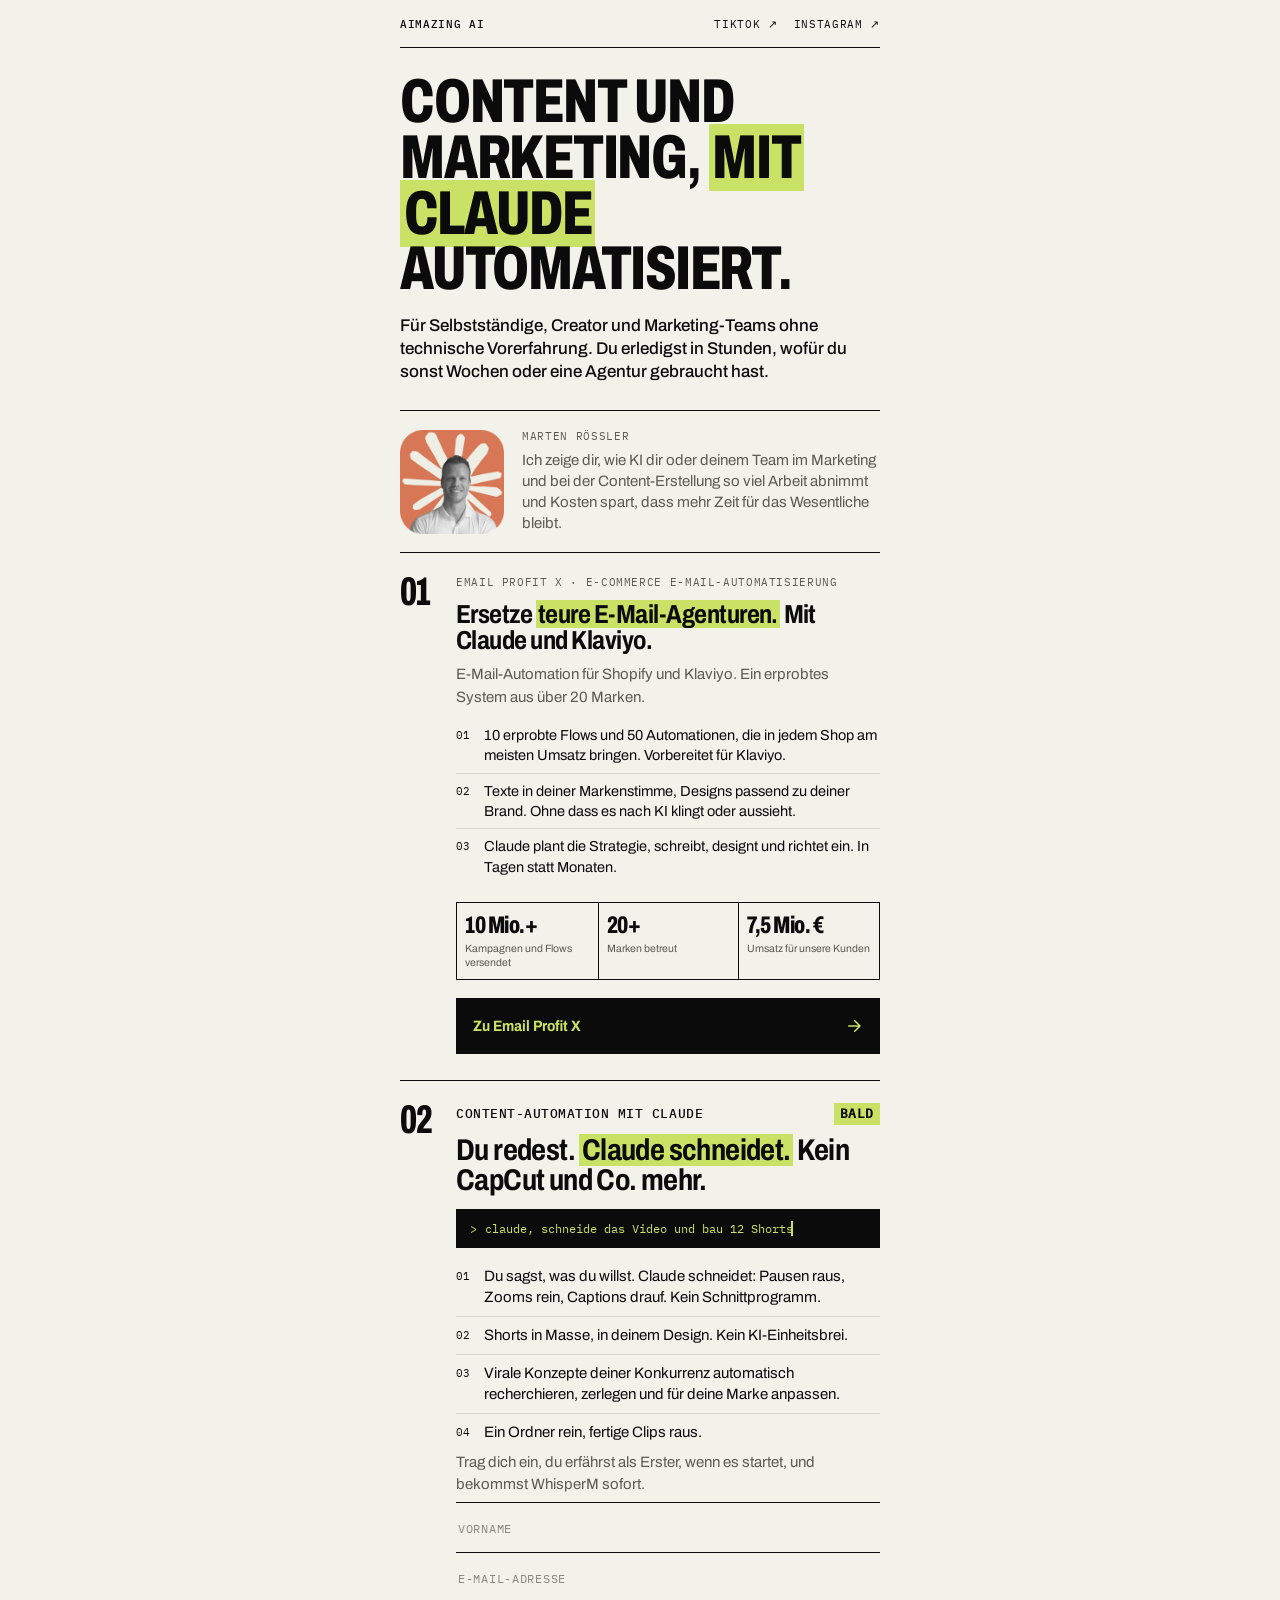
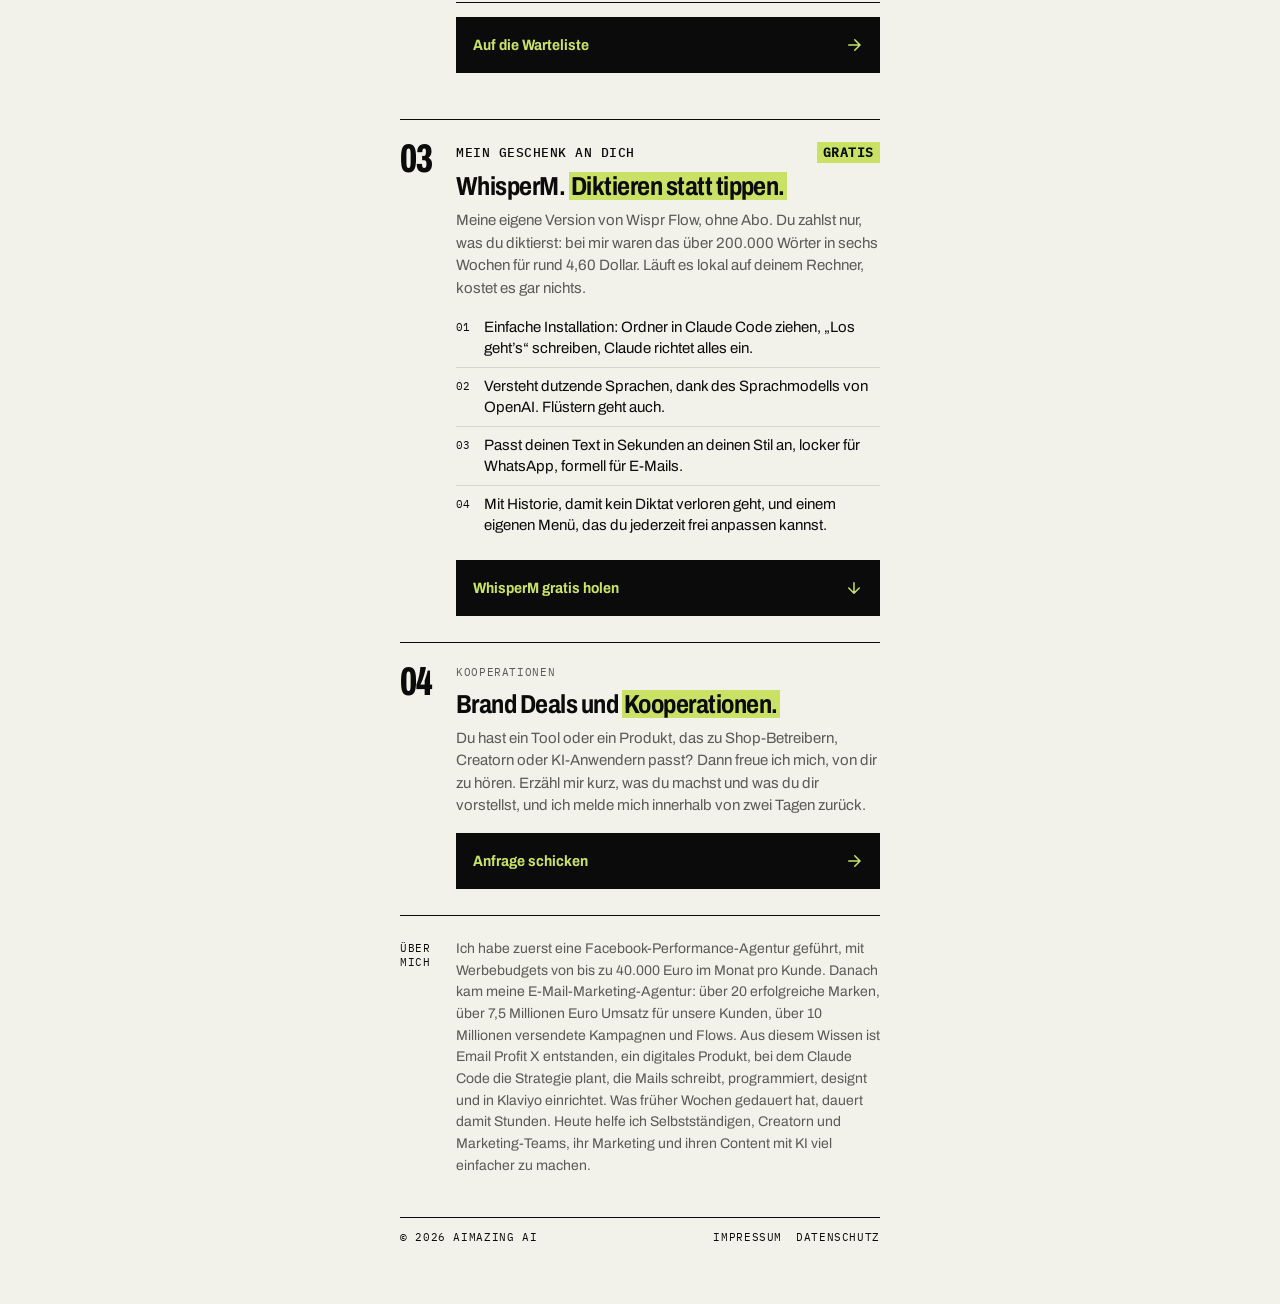
==== index.html @ 8dfc6b3f "AImazing AI Store: erste Live-Fassung (E1, Schriften lokal) Co-Authored-By: Claude Opus 5.5 <noreply" ====
<!doctype html>
<html lang="de">
<head>
<meta charset="utf-8">
<meta name="viewport" content="width=device-width, initial-scale=1">
<title>AImazing AI · Marten Rößler</title>
<!-- Richtung E "Poster", Fassung 1 (11.09.2026, nach Martens Auswahl): helles Papier, Schweizer Raster,
     1px schwarze Linien, 0px Ecken, Schrift in Viewport-Groesse, Lime als Farbflaeche und Textmarker.
     Neu: Foto sitzt mittig auf dem Lime-Block, dunkle Leiste beim Scrollen mit Email-Profit-X-Button,
     Claude-Kasten (getippte Zeile) in Punkt 02, staerkere Copy. E1/E2/E3 unterscheiden sich nur in
     Headline und Claude-Zeile von Punkt 02. -->
<link rel="stylesheet" href="fonts/fonts.css">
<style>
  :root{ --paper:#F2F1EA; --ink:#0B0B0B; --mute:#5B5B55; --rule:#0B0B0B; --lime:#C9E266; }
  *{box-sizing:border-box}
  html{scroll-behavior:smooth}
  html,body{margin:0;background:var(--paper);color:var(--ink);font-family:"Archivo",system-ui,sans-serif;-webkit-font-smoothing:antialiased;font-variation-settings:"wdth" 100}
  body{padding-block:0 60px;padding-inline:16px}
  .mono{font-family:"IBM Plex Mono",monospace}
  .wrap{max-width:480px;margin:0 auto}
  mark{background:var(--lime);color:var(--ink);padding:0 .08em;box-decoration-break:clone;-webkit-box-decoration-break:clone}

  /* Dunkle Leiste, erscheint beim Scrollen */
  .topbar{position:fixed;top:0;left:0;right:0;z-index:20;background:var(--ink);color:var(--paper);transform:translateY(-100%);transition:transform .35s cubic-bezier(.2,.8,.2,1)}
  body.scrolled .topbar{transform:translateY(0)}
  .topbar .in{max-width:480px;margin:0 auto;padding:8px 16px;display:flex;align-items:center;gap:8px}
  .topbar .ic{width:34px;height:34px;display:grid;place-items:center;color:var(--paper);border:1px solid #2A2A2A;transition:border-color .2s}
  .topbar .ic:hover{border-color:var(--lime)}
  .topbar .ic svg{width:15px;height:15px;fill:currentColor}
  .topbar .sp{flex:1}
  .topbar .go{display:flex;align-items:center;gap:10px;height:34px;padding:0 12px 0 14px;background:var(--lime);color:var(--ink);text-decoration:none;font-weight:700;font-size:13px;font-variation-settings:"wdth" 90;transition:transform .2s cubic-bezier(.2,.8,.2,1)}
  .topbar .go:hover{transform:translateX(2px)}
  .topbar .go svg{width:16px;height:16px;fill:none;stroke:currentColor;stroke-width:2.2;stroke-linecap:round;stroke-linejoin:round}

  .top{display:flex;justify-content:space-between;align-items:center;height:48px;border-bottom:1px solid var(--rule);font-size:11px;letter-spacing:.06em;text-transform:uppercase}
  .top a{color:var(--ink);text-decoration:none;margin-left:16px}
  .top a:hover{background:var(--lime)}
  .top b{font-weight:500}
  .head{padding:26px 0 0}
  h1{font-weight:800;font-variation-settings:"wdth" 70;text-transform:uppercase;font-size:clamp(46px,13.2vw,62px);line-height:.9;letter-spacing:-.02em;margin:0;word-spacing:.02em}
  h1 mark{padding:0 .06em}
  .benefit{margin:18px 0 0;font-size:17px;line-height:1.35;font-weight:500}
  .person{display:grid;grid-template-columns:104px 1fr;gap:18px;align-items:center;margin:26px 0 0;padding:18px 0;border-top:1px solid var(--rule);border-bottom:1px solid var(--rule)}
  /* Foto: gebackenes Bild (Person freigestellt, Claude-Logo in Claude-Farben dahinter), siehe img/marten-claude-*.webp */
  .ph{position:relative;width:104px;height:104px;background:transparent;overflow:hidden}
  .ph img{position:absolute;inset:0;width:100%;height:100%;object-fit:cover;display:block}
  .person .n{font-size:11px;letter-spacing:.06em;text-transform:uppercase;margin:0 0 6px}
  .person p{margin:0;font-size:15px;line-height:1.4;color:var(--mute)}

  .sec{display:grid;grid-template-columns:56px 1fr;border-bottom:1px solid var(--rule);padding:22px 0 26px}
  .sec>div{min-width:0}
  .sec .no{font-weight:800;font-size:40px;line-height:.85;font-variation-settings:"wdth" 62;letter-spacing:-.02em}
  .sec .tag{font-size:10.5px;letter-spacing:.06em;text-transform:uppercase;margin:0 0 10px;color:var(--mute)}
  .sec .tag.big{font-size:13px;color:var(--ink);font-weight:500;letter-spacing:.04em;display:flex;justify-content:space-between;align-items:center;gap:10px}
  .sec .tag.big mark{font-weight:700;padding:1px 6px}
  h2{font-weight:700;font-variation-settings:"wdth" 82;font-size:26px;line-height:1;letter-spacing:-.02em;margin:0 0 10px}
  h2.xl{font-size:30px}
  .sec p{margin:0;font-size:15px;line-height:1.5;color:var(--mute)}
  .facts{display:grid;grid-template-columns:repeat(3,1fr);margin:18px 0;border:1px solid var(--rule)}
  .facts div{padding:10px 8px}
  .facts div+div{border-left:1px solid var(--rule)}
  .facts b{display:block;font-weight:800;font-variation-settings:"wdth" 70;font-size:24px;line-height:1;letter-spacing:-.02em}
  .facts span{display:block;font-size:10.5px;color:var(--mute);margin-top:5px;line-height:1.3}
  .bar{display:flex;justify-content:space-between;align-items:center;height:56px;padding:0 16px;background:var(--ink);color:var(--lime);font-weight:700;font-size:15px;text-decoration:none;border:1px solid var(--ink);transition:background .2s,color .2s;width:100%;cursor:pointer;font-family:inherit;font-variation-settings:"wdth" 90}
  .bar:hover{background:var(--lime);color:var(--ink)}
  .bar.lime{background:var(--lime);color:var(--ink)}
  .bar.lime:hover{background:var(--ink);color:var(--lime)}
  .bar.line{background:transparent;color:var(--ink)}
  .bar.line:hover{background:var(--ink);color:var(--lime)}
  .bar svg{width:18px;height:18px;fill:none;stroke:currentColor;stroke-width:2;stroke-linecap:round;stroke-linejoin:round}
  ul.pl{list-style:none;margin:10px 0 0;padding:0;counter-reset:li}
  ul.pl li{display:grid;grid-template-columns:22px 1fr;gap:6px;padding:8px 0;font-size:15px;line-height:1.4;border-top:1px solid #D8D6CB}
  ul.pl li:first-child{border-top:0}
  ul.pl li::before{content:counter(li,decimal-leading-zero);counter-increment:li;font-family:"IBM Plex Mono",monospace;font-size:11px;padding-top:3px}
  ul.pl.tight li{padding:7px 0;font-size:14.5px}

  /* Claude-Kasten */
  .claude{margin:14px 0 4px;background:var(--ink);color:var(--lime);padding:12px 14px;font-size:12px;display:flex;gap:8px;align-items:baseline;overflow:hidden;min-width:0}
  .claude>span{min-width:0}
  .claude .t{display:inline-block;overflow:hidden;white-space:nowrap;border-right:2px solid var(--lime);width:0;animation:type 2.4s steps(44) .5s forwards,caret .9s steps(2) infinite;vertical-align:bottom;max-width:100%}
  @keyframes type{to{width:44ch}}
  @keyframes caret{50%{border-color:transparent}}
  .claude .done{color:var(--paper);opacity:0;animation:show .3s 3.1s forwards;margin-left:auto;white-space:nowrap;flex:0 0 auto}
  @keyframes show{to{opacity:1}}

  .hint{margin:16px 0 4px;font-size:13.5px;color:var(--ink)}
  .form{display:grid;gap:0;margin-top:6px;border-top:1px solid var(--rule)}
  .form input{height:50px;border:0;border-bottom:1px solid var(--rule);background:transparent;color:var(--ink);padding:0 2px;font:inherit;font-size:16px;outline:none;border-radius:0}
  .form input:focus{background:#fff}
  .form input::placeholder{color:#8A8980;text-transform:uppercase;font-size:12px;letter-spacing:.06em;font-family:"IBM Plex Mono",monospace}
  .form .bar{margin-top:14px}
  .status{font-size:12px;min-height:1em;margin-top:8px}
  .status.ok{color:#3E6B00} .status.err{color:#B3261E}
  .about{display:grid;grid-template-columns:56px 1fr;padding:22px 0 0}
  .about .l{font-size:10.5px;letter-spacing:.06em;text-transform:uppercase;padding-top:3px}
  .about p{margin:0;font-size:14px;line-height:1.55;color:var(--mute)}
  footer{margin-top:40px;border-top:1px solid var(--rule);padding-top:12px;display:flex;justify-content:space-between;font-size:10.5px;letter-spacing:.06em;text-transform:uppercase}
  footer a{color:var(--ink);text-decoration:none;margin-left:14px}
  @media (prefers-reduced-motion:reduce){.claude .t{animation:none;width:auto;border-right:0}.claude .done{animation:none;opacity:1}}
</style>
</head>
<body>
  <div class="topbar"><div class="in">
    <a class="ic" href="https://www.tiktok.com/@aimazingai" target="_blank" rel="noopener" aria-label="TikTok"><svg viewBox="0 0 24 24"><path d="M16.6 5.82A4.28 4.28 0 0 1 15.54 3h-3.09v12.4a2.59 2.59 0 0 1-2.59 2.5c-1.42 0-2.6-1.16-2.6-2.6 0-1.72 1.66-3.01 3.37-2.48V9.66c-3.45-.46-6.47 2.22-6.47 5.64 0 3.33 2.76 5.7 5.69 5.7 3.14 0 5.69-2.55 5.69-5.7V9.01a7.35 7.35 0 0 0 4.3 1.38V7.3s-1.88.09-3.24-1.48z"/></svg></a>
    <a class="ic" href="https://www.instagram.com/aimazingai/" target="_blank" rel="noopener" aria-label="Instagram"><svg viewBox="0 0 24 24"><path d="M12 2.16c3.2 0 3.58.01 4.85.07 3.25.15 4.77 1.69 4.92 4.92.06 1.27.07 1.65.07 4.85s-.01 3.58-.07 4.85c-.15 3.23-1.66 4.77-4.92 4.92-1.27.06-1.64.07-4.85.07s-3.58-.01-4.85-.07c-3.26-.15-4.77-1.7-4.92-4.92C2.17 15.58 2.16 15.2 2.16 12s.01-3.58.07-4.85C2.38 3.92 3.9 2.38 7.15 2.23 8.42 2.17 8.8 2.16 12 2.16zM12 0C8.74 0 8.33.01 7.05.07 2.7.27.27 2.69.07 7.05.01 8.33 0 8.74 0 12s.01 3.67.07 4.95c.2 4.36 2.62 6.78 6.98 6.98C8.33 23.99 8.74 24 12 24s3.67-.01 4.95-.07c4.35-.2 6.78-2.62 6.98-6.98.06-1.28.07-1.69.07-4.95s-.01-3.67-.07-4.95c-.2-4.35-2.62-6.78-6.98-6.98C15.67.01 15.26 0 12 0zm0 5.84A6.16 6.16 0 1 0 12 18.16 6.16 6.16 0 0 0 12 5.84zM12 16a4 4 0 1 1 0-8 4 4 0 0 1 0 8zm6.4-11.85a1.44 1.44 0 1 0 0 2.88 1.44 1.44 0 0 0 0-2.88z"/></svg></a>
    <span class="sp"></span>
    <a class="go" href="https://emailprofitx.com" target="_blank" rel="noopener">Email Profit X <svg viewBox="0 0 24 24"><path d="M5 12h14M13 5l7 7-7 7"/></svg></a>
  </div></div>

<div class="wrap">
  <div class="top mono"><b>AImazing AI</b><span><a href="https://www.tiktok.com/@aimazingai" target="_blank" rel="noopener">TikTok ↗</a><a href="https://www.instagram.com/aimazingai/" target="_blank" rel="noopener">Instagram ↗</a></span></div>

  <header class="head" id="head">
    <h1>Content und Marketing, <mark>mit Claude</mark> automatisiert.</h1>
    <p class="benefit">Für Selbstständige, Creator und Marketing-Teams ohne technische Vorerfahrung. Du erledigst in Stunden, wofür du sonst Wochen oder eine Agentur gebraucht hast.</p>
    <div class="person">
      <div class="ph"><img src="img/marten-claude-icon-b.webp" alt="Marten Rößler"></div>
      <div>
        <p class="n mono">Marten Rößler</p>
        <p>Ich zeige dir, wie KI dir oder deinem Team im Marketing und bei der Content-Erstellung so viel Arbeit abnimmt und Kosten spart, dass mehr Zeit für das Wesentliche bleibt.</p>
      </div>
    </div>
  </header>

  <main>
    <section class="sec">
      <div class="no">01</div>
      <div>
        <p class="tag mono">Email Profit X · E-Commerce E-Mail-Automatisierung</p>
        <h2>Ersetze <mark>teure E-Mail-Agenturen.</mark> Mit Claude und Klaviyo.</h2>
        <p>E-Mail-Automation für Shopify und Klaviyo. Ein erprobtes System aus über 20 Marken.</p>
        <ul class="pl tight">
          <li>10 erprobte Flows und 50 Automationen, die in jedem Shop am meisten Umsatz bringen. Vorbereitet für Klaviyo.</li>
          <li>Texte in deiner Markenstimme, Designs passend zu deiner Brand. Ohne dass es nach KI klingt oder aussieht.</li>
          <li>Claude plant die Strategie, schreibt, designt und richtet ein. In Tagen statt Monaten.</li>
        </ul>
        <div class="facts">
          <div><b>10 Mio.+</b><span>Kampagnen und Flows versendet</span></div>
          <div><b>20+</b><span>Marken betreut</span></div>
          <div><b>7,5 Mio. €</b><span>Umsatz für unsere Kunden</span></div>
        </div>
        <a class="bar" href="https://emailprofitx.com" target="_blank" rel="noopener">Zu Email Profit X <svg viewBox="0 0 24 24"><path d="M5 12h14M13 5l7 7-7 7"/></svg></a>
      </div>
    </section>

    <section class="sec" id="warteliste">
      <div class="no">02</div>
      <div>
        <p class="tag big mono"><span>Content-Automation mit Claude</span><mark>bald</mark></p>
        <h2 class="xl">Du redest. <mark>Claude schneidet.</mark> Kein CapCut und Co. mehr.</h2>
        <div class="claude mono"><span>&gt;</span><span><span class="t">claude, schneide das Video und bau 12 Shorts</span></span></div>
        <ul class="pl">
          <li>Du sagst, was du willst. Claude schneidet: Pausen raus, Zooms rein, Captions drauf. Kein Schnittprogramm.</li>
          <li>Shorts in Masse, in deinem Design. Kein KI-Einheitsbrei.</li>
          <li>Virale Konzepte deiner Konkurrenz automatisch recherchieren, zerlegen und für deine Marke anpassen.</li>
          <li>Ein Ordner rein, fertige Clips raus.</li>
        </ul>
        <p class="hint">Trag dich ein, du erfährst als Erster, wenn es startet, und bekommst WhisperM sofort.</p>
        <form class="form" data-signup>
          <input type="text" name="first_name" placeholder="Vorname" autocomplete="given-name" required>
          <input type="email" name="email" placeholder="E-Mail-Adresse" autocomplete="email" required>
          <button class="bar" type="submit">Auf die Warteliste <svg viewBox="0 0 24 24"><path d="M5 12h14M13 5l7 7-7 7"/></svg></button>
          <div class="status mono" aria-live="polite"></div>
        </form>
      </div>
    </section>

    <section class="sec">
      <div class="no">03</div>
      <div>
        <p class="tag big mono"><span>Mein Geschenk an dich</span><mark>gratis</mark></p>
        <h2>WhisperM. <mark>Diktieren statt tippen.</mark></h2>
        <p>Meine eigene Version von Wispr Flow, ohne Abo. Du zahlst nur, was du diktierst: bei mir waren das über 200.000 Wörter in sechs Wochen für rund 4,60 Dollar. Läuft es lokal auf deinem Rechner, kostet es gar nichts.</p>
        <ul class="pl">
          <li>Einfache Installation: Ordner in Claude Code ziehen, „Los geht’s“ schreiben, Claude richtet alles ein.</li>
          <li>Versteht dutzende Sprachen, dank des Sprachmodells von OpenAI. Flüstern geht auch.</li>
          <li>Passt deinen Text in Sekunden an deinen Stil an, locker für WhatsApp, formell für E-Mails.</li>
          <li>Mit Historie, damit kein Diktat verloren geht, und einem eigenen Menü, das du jederzeit frei anpassen kannst.</li>
        </ul>
        <a class="bar" href="#warteliste" style="margin-top:16px">WhisperM gratis holen <svg viewBox="0 0 24 24"><path d="M12 5v14M5 12l7 7 7-7"/></svg></a>
      </div>
    </section>

    <section class="sec">
      <div class="no">04</div>
      <div>
        <p class="tag mono">Kooperationen</p>
        <h2>Brand Deals und <mark>Kooperationen.</mark></h2>
        <p>Du hast ein Tool oder ein Produkt, das zu Shop-Betreibern, Creatorn oder KI-Anwendern passt? Dann freue ich mich, von dir zu hören. Erzähl mir kurz, was du machst und was du dir vorstellst, und ich melde mich innerhalb von zwei Tagen zurück.</p>
        <a class="bar" href="mailto:marten.r@aimazingai.de?subject=Kooperation%20mit%20AImazing%20AI" style="margin-top:16px">Anfrage schicken <svg viewBox="0 0 24 24"><path d="M5 12h14M13 5l7 7-7 7"/></svg></a>
      </div>
    </section>

    <section class="about">
      <div class="l mono">Über mich</div>
      <p>Ich habe zuerst eine Facebook-Performance-Agentur geführt, mit Werbebudgets von bis zu 40.000 Euro im Monat pro Kunde. Danach kam meine E-Mail-Marketing-Agentur: über 20 erfolgreiche Marken, über 7,5 Millionen Euro Umsatz für unsere Kunden, über 10 Millionen versendete Kampagnen und Flows. Aus diesem Wissen ist Email Profit X entstanden, ein digitales Produkt, bei dem Claude Code die Strategie plant, die Mails schreibt, programmiert, designt und in Klaviyo einrichtet. Was früher Wochen gedauert hat, dauert damit Stunden. Heute helfe ich Selbstständigen, Creatorn und Marketing-Teams, ihr Marketing und ihren Content mit KI viel einfacher zu machen.</p>
    </section>
  </main>

  <footer class="mono"><span>© 2026 AImazing AI</span><span><a href="impressum.html">Impressum</a><a href="datenschutz.html">Datenschutz</a></span></footer>
</div>
<script>
  // Dunkle Leiste, sobald der Kopf aus dem Bild ist
  const head = document.getElementById('head');
  if (new URLSearchParams(location.search).has('bar')) document.body.classList.add('scrolled');
  else new IntersectionObserver(([e]) => document.body.classList.toggle('scrolled', !e.isIntersecting), { threshold: 0 }).observe(head);

  const KLAVIYO = { company: 'Rmdur8', list: 'RGjKR4' };
  document.querySelector('[data-signup]').addEventListener('submit', async (e) => {
    e.preventDefault();
    const f = e.target, st = f.querySelector('.status'), btn = f.querySelector('button');
    const email = f.email.value.trim(), first_name = f.first_name.value.trim();
    st.className = 'status mono'; st.textContent = 'Einen Moment …'; btn.disabled = true;
    try {
      const r = await fetch('https://a.klaviyo.com/client/subscriptions/?company_id=' + KLAVIYO.company, {
        method: 'POST', headers: { 'Content-Type': 'application/vnd.api+json', 'revision': '2024-10-15' },
        body: JSON.stringify({ data: { type: 'subscription', attributes: { custom_source: 'Amazing AI Store',
          profile: { data: { type: 'profile', attributes: { email, first_name } } } },
          relationships: { list: { data: { type: 'list', id: KLAVIYO.list } } } } })
      });
      if (r.status === 202) { st.className = 'status mono ok'; st.textContent = 'Fast geschafft: bitte den Link in der Bestätigungsmail klicken.'; f.reset(); }
      else throw new Error(r.status);
    } catch (err) {
      st.className = 'status mono err'; st.innerHTML = 'Das hat nicht geklappt. Schreib mir kurz: <a href="mailto:marten.r@aimazingai.de?subject=Warteliste" style="color:inherit">marten.r@aimazingai.de</a>';
    } finally { btn.disabled = false; }
  });
</script>
</body>
</html>
---- fonts/fonts.css ----
/* latin-ext */
@font-face {
  font-family: 'Archivo';
  font-style: italic;
  font-weight: 400 800;
  font-stretch: 62% 125%;
  font-display: swap;
  src: url(f1.woff2) format('woff2');
  unicode-range: U+0100-02BA, U+02BD-02C5, U+02C7-02CC, U+02CE-02D7, U+02DD-02FF, U+0304, U+0308, U+0329, U+1D00-1DBF, U+1E00-1E9F, U+1EF2-1EFF, U+2020, U+20A0-20AB, U+20AD-20C0, U+2113, U+2C60-2C7F, U+A720-A7FF;
}
/* latin */
@font-face {
  font-family: 'Archivo';
  font-style: italic;
  font-weight: 400 800;
  font-stretch: 62% 125%;
  font-display: swap;
  src: url(f2.woff2) format('woff2');
  unicode-range: U+0000-00FF, U+0131, U+0152-0153, U+02BB-02BC, U+02C6, U+02DA, U+02DC, U+0304, U+0308, U+0329, U+2000-206F, U+20AC, U+2122, U+2191, U+2193, U+2212, U+2215, U+FEFF, U+FFFD;
}
/* latin-ext */
@font-face {
  font-family: 'Archivo';
  font-style: normal;
  font-weight: 400 800;
  font-stretch: 62% 125%;
  font-display: swap;
  src: url(f3.woff2) format('woff2');
  unicode-range: U+0100-02BA, U+02BD-02C5, U+02C7-02CC, U+02CE-02D7, U+02DD-02FF, U+0304, U+0308, U+0329, U+1D00-1DBF, U+1E00-1E9F, U+1EF2-1EFF, U+2020, U+20A0-20AB, U+20AD-20C0, U+2113, U+2C60-2C7F, U+A720-A7FF;
}
/* latin */
@font-face {
  font-family: 'Archivo';
  font-style: normal;
  font-weight: 400 800;
  font-stretch: 62% 125%;
  font-display: swap;
  src: url(f4.woff2) format('woff2');
  unicode-range: U+0000-00FF, U+0131, U+0152-0153, U+02BB-02BC, U+02C6, U+02DA, U+02DC, U+0304, U+0308, U+0329, U+2000-206F, U+20AC, U+2122, U+2191, U+2193, U+2212, U+2215, U+FEFF, U+FFFD;
}
/* latin-ext */
@font-face {
  font-family: 'IBM Plex Mono';
  font-style: normal;
  font-weight: 400;
  font-display: swap;
  src: url(f5.woff2) format('woff2');
  unicode-range: U+0100-02BA, U+02BD-02C5, U+02C7-02CC, U+02CE-02D7, U+02DD-02FF, U+0304, U+0308, U+0329, U+1D00-1DBF, U+1E00-1E9F, U+1EF2-1EFF, U+2020, U+20A0-20AB, U+20AD-20C0, U+2113, U+2C60-2C7F, U+A720-A7FF;
}
/* latin */
@font-face {
  font-family: 'IBM Plex Mono';
  font-style: normal;
  font-weight: 400;
  font-display: swap;
  src: url(f6.woff2) format('woff2');
  unicode-range: U+0000-00FF, U+0131, U+0152-0153, U+02BB-02BC, U+02C6, U+02DA, U+02DC, U+0304, U+0308, U+0329, U+2000-206F, U+20AC, U+2122, U+2191, U+2193, U+2212, U+2215, U+FEFF, U+FFFD;
}
/* latin-ext */
@font-face {
  font-family: 'IBM Plex Mono';
  font-style: normal;
  font-weight: 500;
  font-display: swap;
  src: url(f7.woff2) format('woff2');
  unicode-range: U+0100-02BA, U+02BD-02C5, U+02C7-02CC, U+02CE-02D7, U+02DD-02FF, U+0304, U+0308, U+0329, U+1D00-1DBF, U+1E00-1E9F, U+1EF2-1EFF, U+2020, U+20A0-20AB, U+20AD-20C0, U+2113, U+2C60-2C7F, U+A720-A7FF;
}
/* latin */
@font-face {
  font-family: 'IBM Plex Mono';
  font-style: normal;
  font-weight: 500;
  font-display: swap;
  src: url(f8.woff2) format('woff2');
  unicode-range: U+0000-00FF, U+0131, U+0152-0153, U+02BB-02BC, U+02C6, U+02DA, U+02DC, U+0304, U+0308, U+0329, U+2000-206F, U+20AC, U+2122, U+2191, U+2193, U+2212, U+2215, U+FEFF, U+FFFD;
}
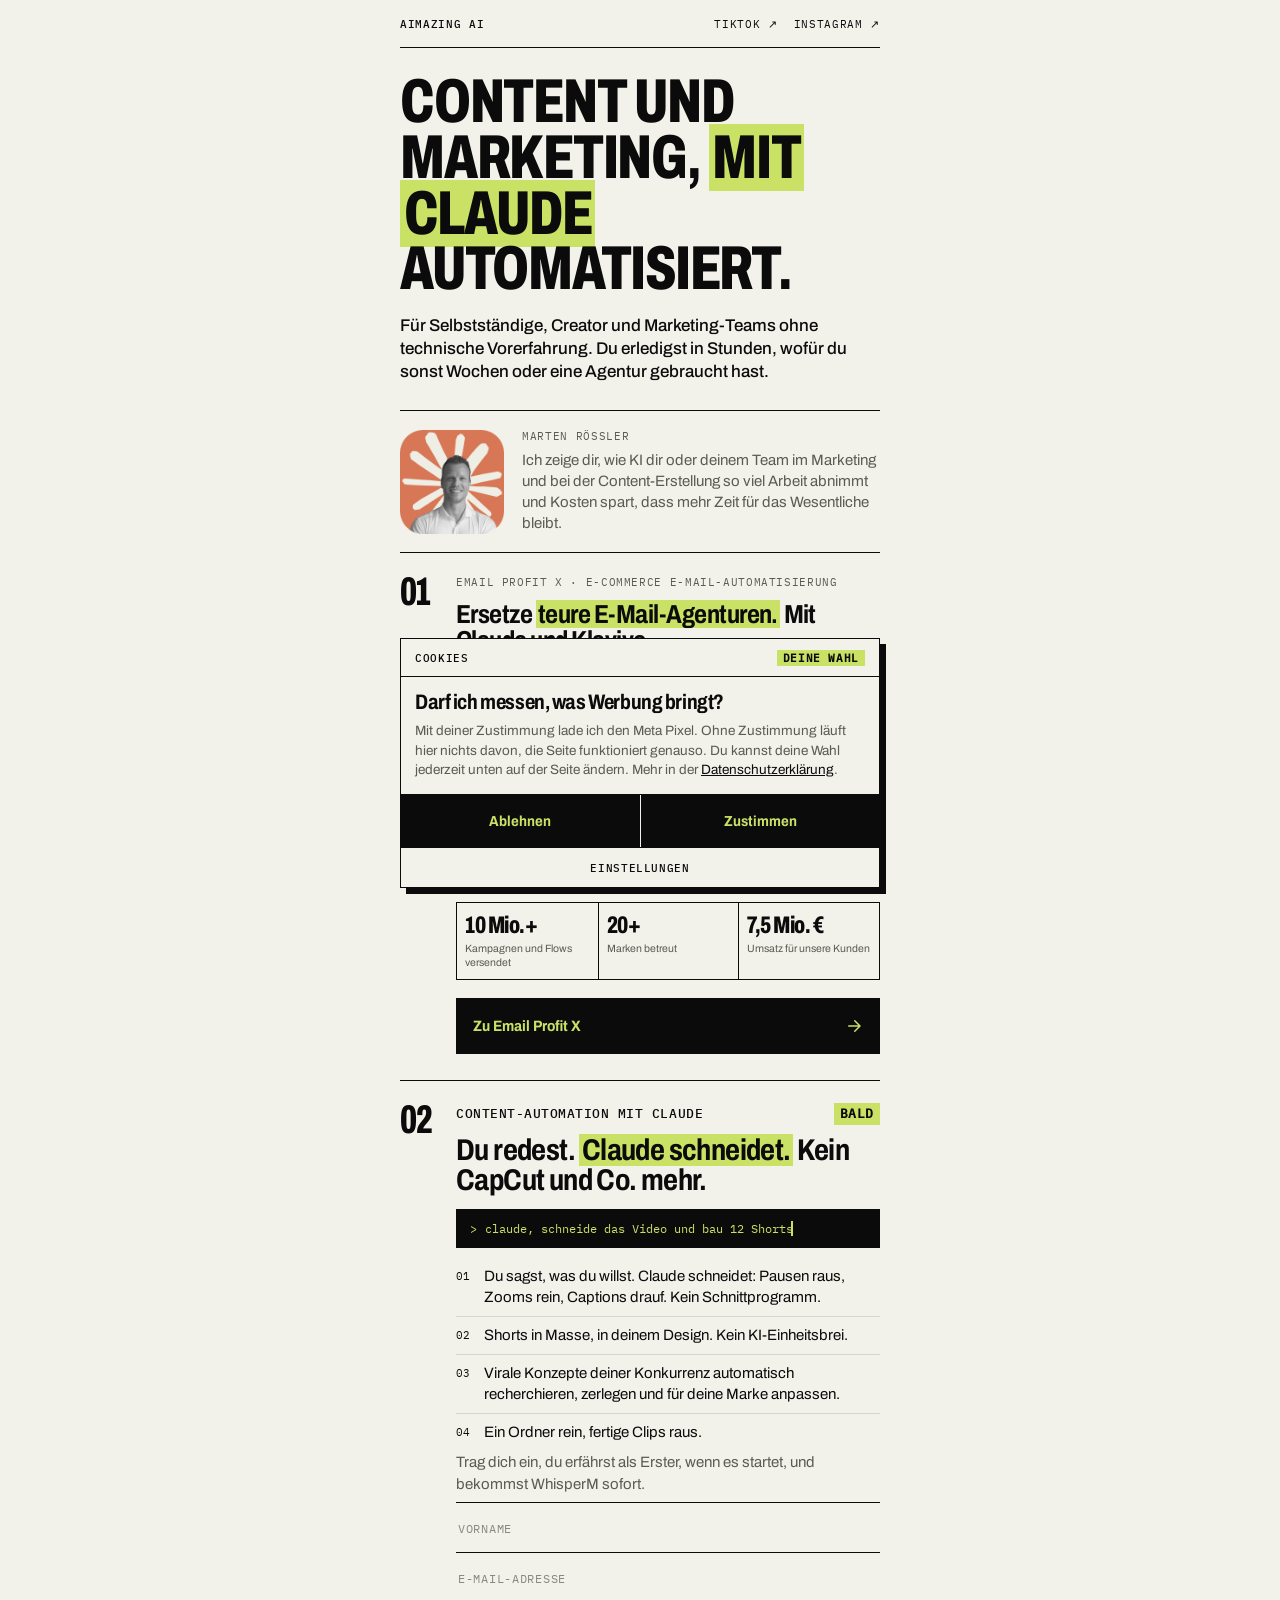
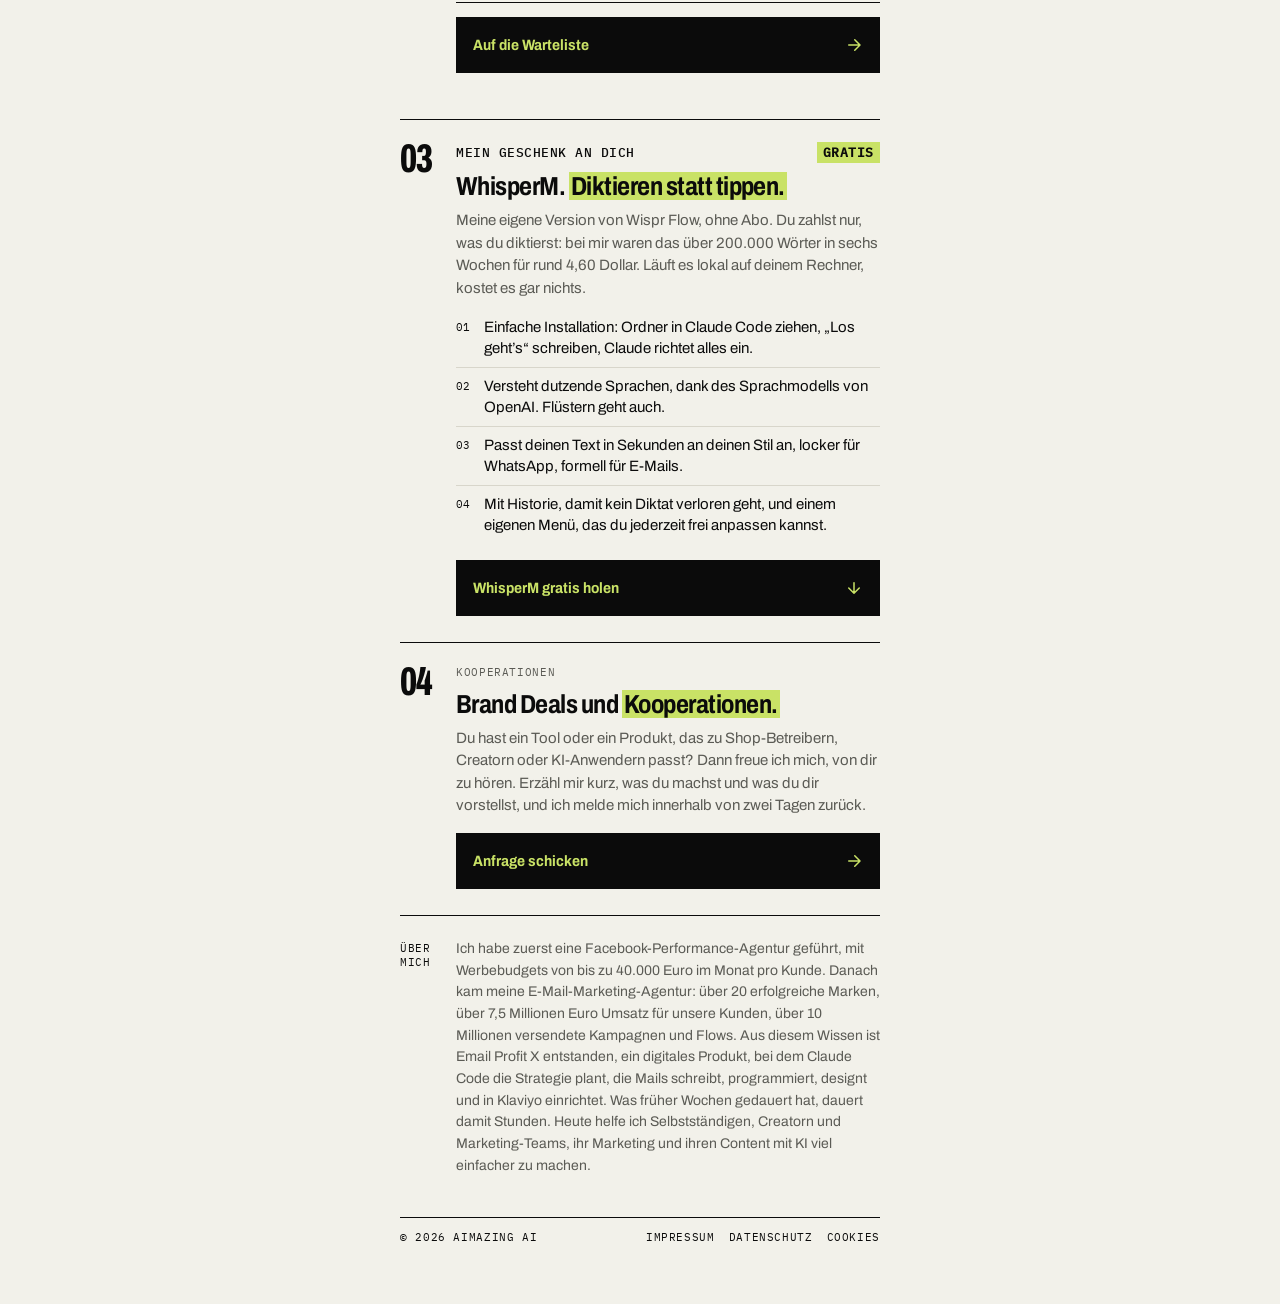
==== commit ff24f385: "Cookie-Einwilligung (eigener Banner), Meta Pixel vorbereitet, Datenschutz ergaenzt Co-Authored-By: C" ====
--- a/index.html
+++ b/index.html
@@ -197,7 +197,7 @@
     </section>
   </main>
 
-  <footer class="mono"><span>© 2026 AImazing AI</span><span><a href="impressum.html">Impressum</a><a href="datenschutz.html">Datenschutz</a></span></footer>
+  <footer class="mono"><span>© 2026 AImazing AI</span><span><a href="impressum.html">Impressum</a><a href="datenschutz.html">Datenschutz</a><a href="#" data-consent-open>Cookies</a></span></footer>
 </div>
 <script>
   // Dunkle Leiste, sobald der Kopf aus dem Bild ist
@@ -218,12 +218,15 @@
           profile: { data: { type: 'profile', attributes: { email, first_name } } } },
           relationships: { list: { data: { type: 'list', id: KLAVIYO.list } } } } })
       });
-      if (r.status === 202) { st.className = 'status mono ok'; st.textContent = 'Fast geschafft: bitte den Link in der Bestätigungsmail klicken.'; f.reset(); }
+      if (r.status === 202) { if (window.fbq) fbq('track', 'Lead'); st.className = 'status mono ok'; st.textContent = 'Fast geschafft: bitte den Link in der Bestätigungsmail klicken.'; f.reset(); }
       else throw new Error(r.status);
     } catch (err) {
       st.className = 'status mono err'; st.innerHTML = 'Das hat nicht geklappt. Schreib mir kurz: <a href="mailto:marten.r@aimazingai.de?subject=Warteliste" style="color:inherit">marten.r@aimazingai.de</a>';
     } finally { btn.disabled = false; }
   });
 </script>
+<!-- Cookie-Einwilligung: Pixel-ID eintragen, sobald vorhanden. Leer = Meta Pixel wird nie geladen. -->
+<script>window.META_PIXEL_ID = '';</script>
+<script src="consent.js"></script>
 </body>
 </html>
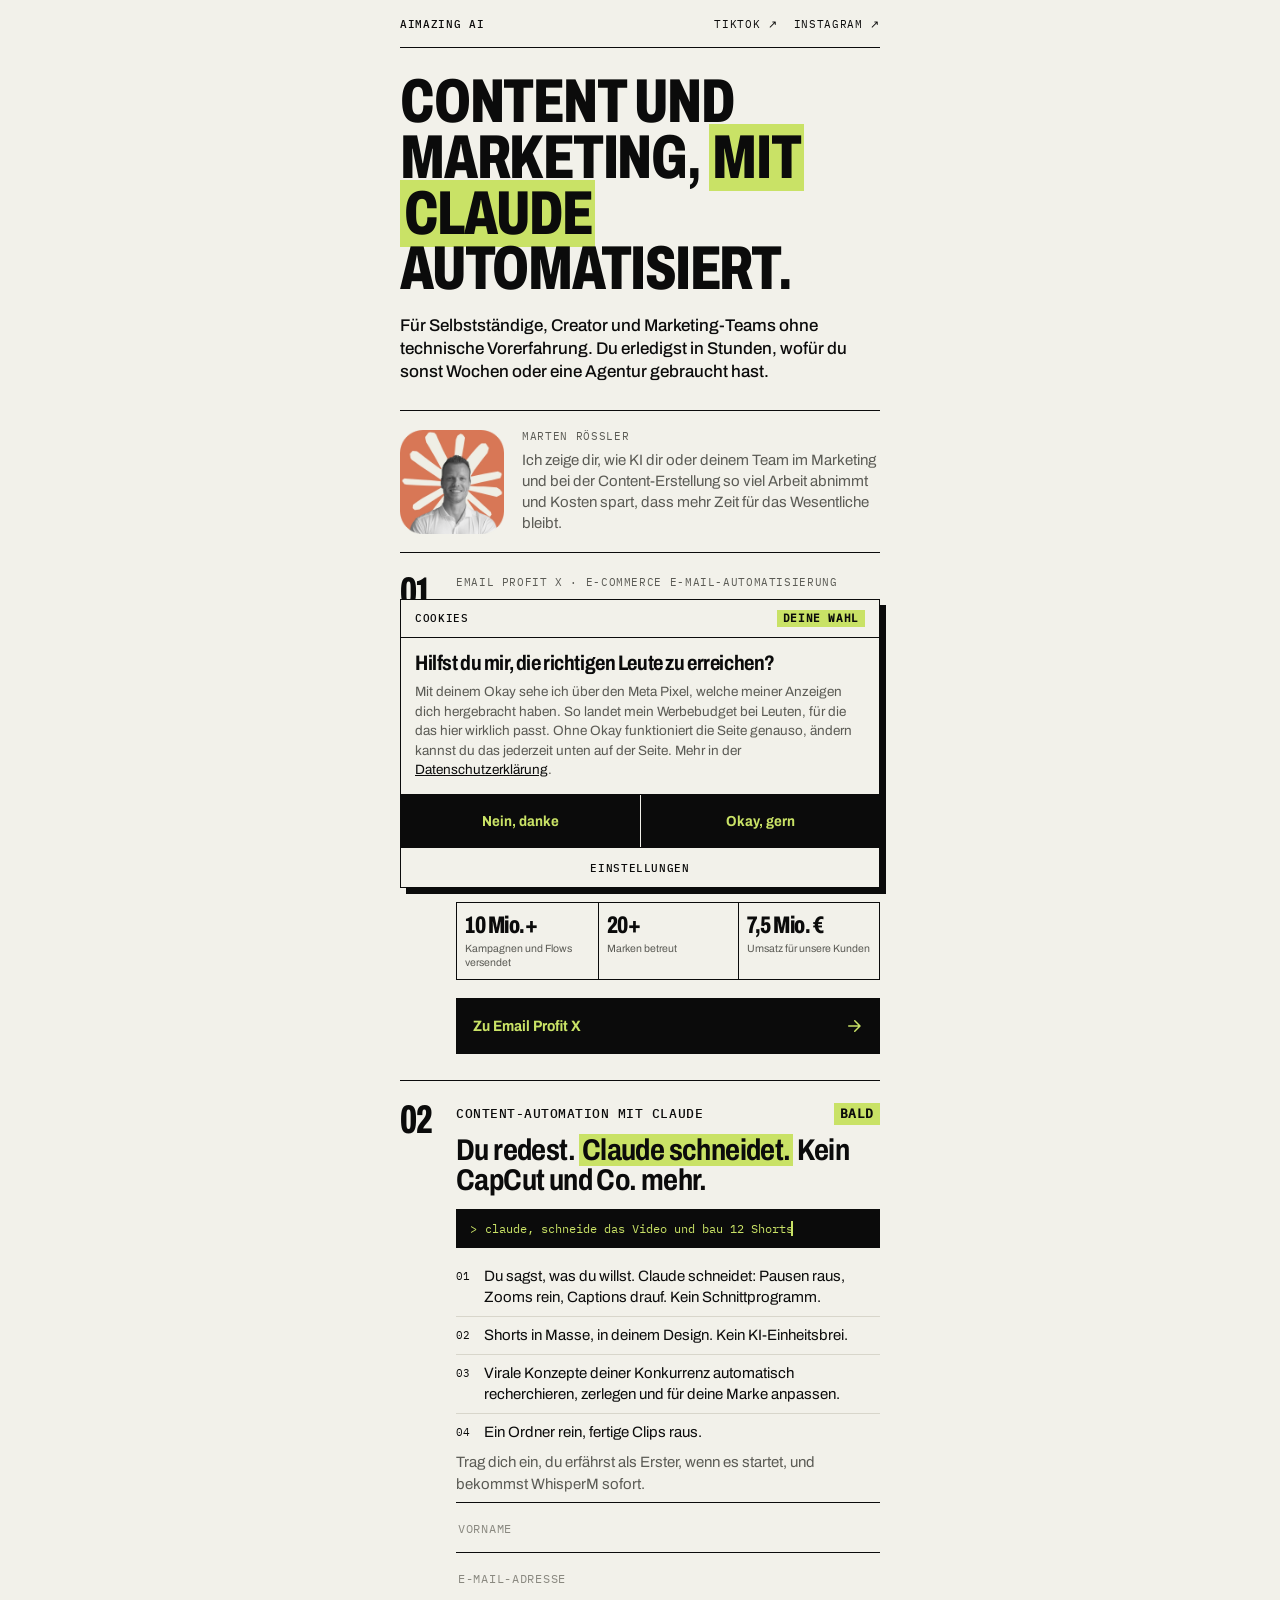
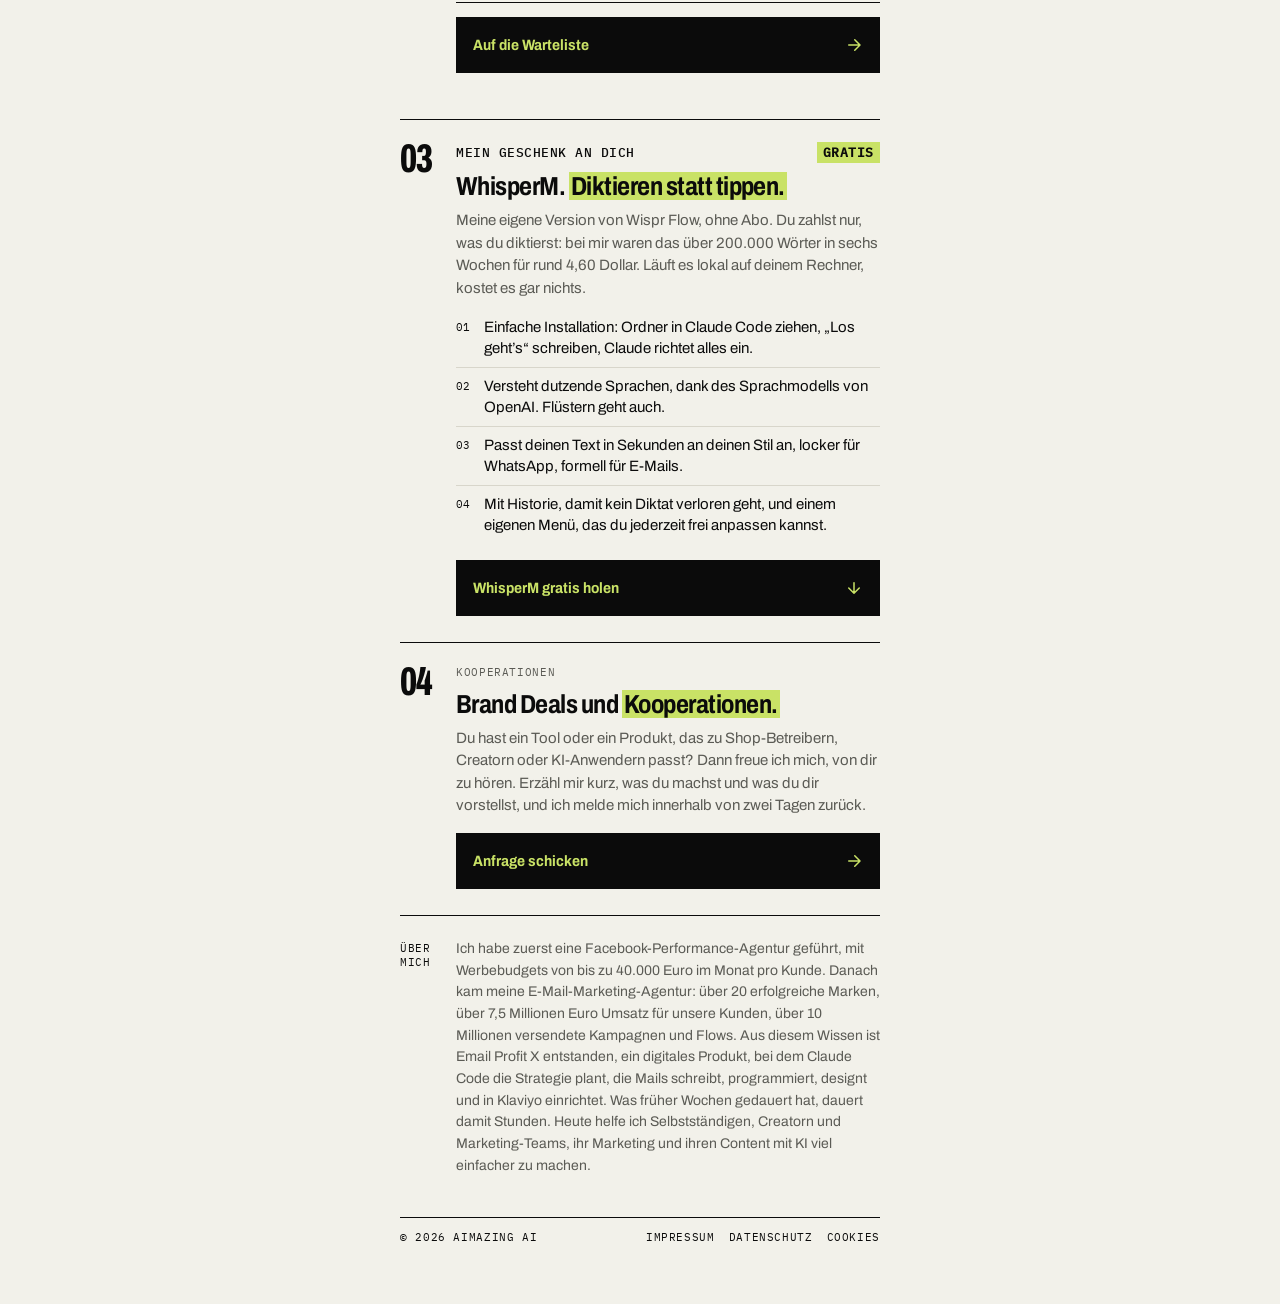
==== commit 89b664c1: "Email Profit X als Unterseite (alte Seite ohne Tracking), Banner-Text neu, Links auf /emailprofitx/ " ====
--- a/index.html
+++ b/index.html
@@ -104,7 +104,7 @@
     <a class="ic" href="https://www.tiktok.com/@aimazingai" target="_blank" rel="noopener" aria-label="TikTok"><svg viewBox="0 0 24 24"><path d="M16.6 5.82A4.28 4.28 0 0 1 15.54 3h-3.09v12.4a2.59 2.59 0 0 1-2.59 2.5c-1.42 0-2.6-1.16-2.6-2.6 0-1.72 1.66-3.01 3.37-2.48V9.66c-3.45-.46-6.47 2.22-6.47 5.64 0 3.33 2.76 5.7 5.69 5.7 3.14 0 5.69-2.55 5.69-5.7V9.01a7.35 7.35 0 0 0 4.3 1.38V7.3s-1.88.09-3.24-1.48z"/></svg></a>
     <a class="ic" href="https://www.instagram.com/aimazingai/" target="_blank" rel="noopener" aria-label="Instagram"><svg viewBox="0 0 24 24"><path d="M12 2.16c3.2 0 3.58.01 4.85.07 3.25.15 4.77 1.69 4.92 4.92.06 1.27.07 1.65.07 4.85s-.01 3.58-.07 4.85c-.15 3.23-1.66 4.77-4.92 4.92-1.27.06-1.64.07-4.85.07s-3.58-.01-4.85-.07c-3.26-.15-4.77-1.7-4.92-4.92C2.17 15.58 2.16 15.2 2.16 12s.01-3.58.07-4.85C2.38 3.92 3.9 2.38 7.15 2.23 8.42 2.17 8.8 2.16 12 2.16zM12 0C8.74 0 8.33.01 7.05.07 2.7.27.27 2.69.07 7.05.01 8.33 0 8.74 0 12s.01 3.67.07 4.95c.2 4.36 2.62 6.78 6.98 6.98C8.33 23.99 8.74 24 12 24s3.67-.01 4.95-.07c4.35-.2 6.78-2.62 6.98-6.98.06-1.28.07-1.69.07-4.95s-.01-3.67-.07-4.95c-.2-4.35-2.62-6.78-6.98-6.98C15.67.01 15.26 0 12 0zm0 5.84A6.16 6.16 0 1 0 12 18.16 6.16 6.16 0 0 0 12 5.84zM12 16a4 4 0 1 1 0-8 4 4 0 0 1 0 8zm6.4-11.85a1.44 1.44 0 1 0 0 2.88 1.44 1.44 0 0 0 0-2.88z"/></svg></a>
     <span class="sp"></span>
-    <a class="go" href="https://emailprofitx.com" target="_blank" rel="noopener">Email Profit X <svg viewBox="0 0 24 24"><path d="M5 12h14M13 5l7 7-7 7"/></svg></a>
+    <a class="go" href="/emailprofitx/">Email Profit X <svg viewBox="0 0 24 24"><path d="M5 12h14M13 5l7 7-7 7"/></svg></a>
   </div></div>
 
 <div class="wrap">
@@ -139,7 +139,7 @@
           <div><b>20+</b><span>Marken betreut</span></div>
           <div><b>7,5 Mio. €</b><span>Umsatz für unsere Kunden</span></div>
         </div>
-        <a class="bar" href="https://emailprofitx.com" target="_blank" rel="noopener">Zu Email Profit X <svg viewBox="0 0 24 24"><path d="M5 12h14M13 5l7 7-7 7"/></svg></a>
+        <a class="bar" href="/emailprofitx/">Zu Email Profit X <svg viewBox="0 0 24 24"><path d="M5 12h14M13 5l7 7-7 7"/></svg></a>
       </div>
     </section>
 
